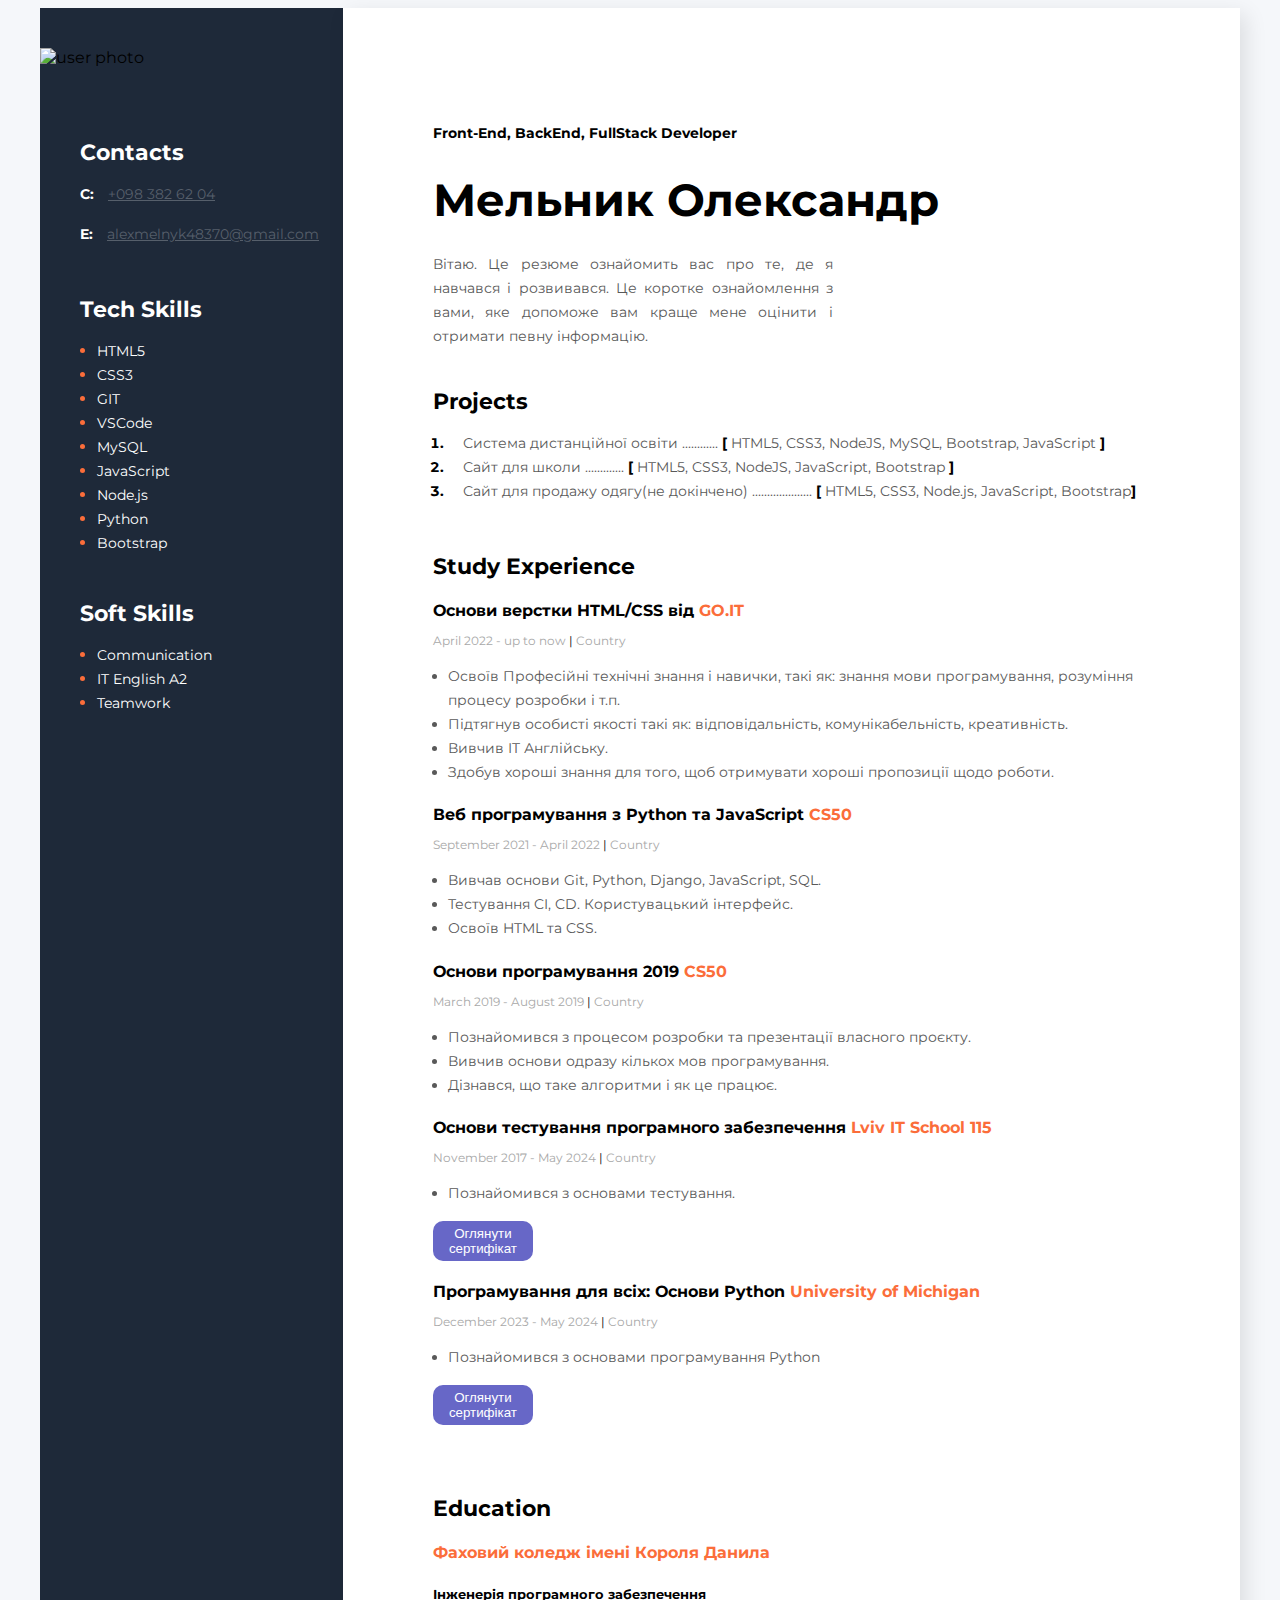
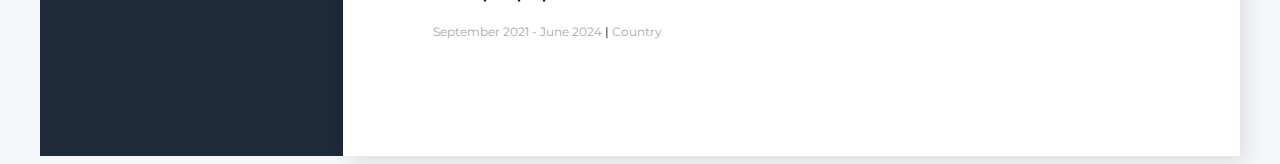
==== index.html @ 8d02c27a "I change button" ====
<!DOCTYPE html>
<html lang="en">
<head>
    <meta charset="UTF-8">
    <meta http-equiv="X-UA-Compatible" content="IE=edge">
    <meta name="viewport" content="width=device-width, initial-scale=1.0">
    <link rel="preconnect" href="https://fonts.googleapis.com">
    <link rel="preconnect" href="https://fonts.gstatic.com" crossorigin>
    <link href="https://fonts.googleapis.com/css2?family=Montserrat:wght@400;700&display=swap" rel="stylesheet">
    <link rel="stylesheet" href="styles/styles.css">
    <title>Resume</title>
</head>
<body>
    
    <!--MAIN-->
    <div class="main">
         <!-- Main content -->
       <div class="main-content">
           <!-- Abour user -->
           <div class="about">
            
            <h2 class="about-position">Front-End, BackEnd, FullStack Developer</h2>
            <h1 class="about-name">Мельник Олександр</h1>
            
            <p class="about-description">
                Вітаю. Це резюме ознайомить вас про те, де я навчався і розвивався. Це коротке ознайомлення з вами,
                яке допоможе вам краще мене оцінити і отримати певну інформацію.
            </p>
           </div>
           <!-- Projects -->
           <div class="projects">

            <h3 class="title">
                Projects
            </h3>

            <ol class="projects-list">
                <li class="projects-item">
                    <span class="project">
                        <a class="project-link">Система дистанційної освіти</a>
                    ............
                    <span class="project-bracket">[</span> HTML5, CSS3, NodeJS, MySQL, Bootstrap, JavaScript <span class="project-bracket">]</span> 
                   </span>
                    
                </li>
                <li class="projects-item">
                    <span class="project">
                        <a class="project-link">Сайт для школи</a>
                        .............
                        <span class="project-bracket">[</span> HTML5, CSS3, NodeJS, JavaScript, Bootstrap <span class="project-bracket">]</span>
                    </span>
                    
                </li>
                <li class="projects-item">
                    <span class="project">
                        <a class="project-link">Сайт для продажу одягу(не докінчено)</a>
                        ....................
                        <span class="project-bracket">[</span> HTML5, CSS3, Node.js, JavaScript, Bootstrap<span class="project-bracket">]</span>
                    </span>
                    
                </li>
            </ol>
        
        </div>
        <!-- Study -->
        <div class="study">
            <h3 class="title">Study Experience</h3>
            <!-- Company 1 -->
            <div>
                <h4 class="study-position">Основи верстки HTML/CSS від <span class="organization">GO.IT</span> </h4>
                <p class="period">April 2022 - up to now <span class="line">|</span>  Country</p>
                <ul class="study-list">
                    <li class="study-list-item">
                        Освоїв Професійні технічні знання і навички, такі як: знання мови програмування, розуміння процесу розробки і т.п.
                    </li>
                    <li class="study-list-item">
                        Підтягнув особисті якості такі як: відповідальність, комунікабельність, креативність.
                    </li>
                    <li class="study-list-item">
                        Вивчив IT Англійську.

                    </li>
                    <li class="study-list-item">
                        Здобув хороші знання для того, щоб отримувати хороші пропозиції щодо роботи.
                    </li>
                </ul>
            </div>
            <!-- Company 2 -->
            <div>
                <h4 class="study-position">Веб програмування з Python та JavaScript <span class="organization">CS50</span> </h4>
                <p class="period">September 2021 - April 2022 <span class="line">|</span>  Country</p>
                <ul class="study-list">
                    <li class="study-list-item">
                        Вивчав основи Git, Python, Django, JavaScript, SQL.
                    </li>
                    <li class="study-list-item">
                        Тестування CI, CD. Користувацький інтерфейс.
                    </li>
                    <li class="study-list-item">
                        Освоїв HTML та CSS.
                    </li>
                    
                </ul>
            </div>
            <!-- Company 3 -->
            <div>
                <h4 class="study-position">Основи програмування 2019 <span class="organization">CS50</span> </h4>
                <p class="period">March 2019 - August 2019 <span class="line">|</span> Country</p>
                <ul class="study-list">
                    <li class="study-list-item">
                        Познайомився з процесом розробки та презентації власного проєкту.
                    </li>
                    <li class="study-list-item">
                        Вивчив основи одразу кількох мов програмування.
                    </li>
                    <li class="study-list-item">
                        Дізнався, що таке алгоритми і як це працює.
                    </li>
                
                </ul>
            </div>
            <!-- Company 4 -->
            <div>
                <h4 class="study-position">Основи тестування програмного забезпечення <span class="organization">Lviv IT School 115</span> </h4>
                <p class="period">November 2017 - May 2024 <span class="line">|</span> Country</p>
                <ul class="study-list">
                    <li class="study-list-item">
                        Познайомився з основами тестування.
                    </li>
                </ul>
                <div>
                    <button class="text-button" onclick="location.href='certificate-1.html'">Оглянути сертифікат</button>
                </div>
            </div>
            <!-- Company 5 -->
            <div class="company3">
                <h4 class="study-position">Програмування для всіх: Основи Python <span class="organization">University of Michigan</span> </h4>
                <p class="period">December 2023 - May 2024 <span class="line">|</span> Country</p>
                <ul class="study-list">
                    <li class="study-list-item">
                        Познайомився з основами програмування Python
                    </li>
                </ul>
                <div>
                    <button class="text-button" onclick="location.href='certificate-2.html'"> Оглянути сертифікат</button>
                </div>
            </div>
        </div>
        <!-- Education -->
        <div class="education">
            <h3 class="title">Education</h3>
            <h4> <span class="colege">Фаховий коледж імені Короля Данила</span></h4>
            <h5>Інженерія програмного забезпечення</h5>
            <p class="time">September 2021 - June 2024 <span class="line">|</span> Country</p>
        </div>
       </div>
        <!-- Sidebar -->
        <aside class="sidebar">
            <img src="img/photo.JPG" alt="user photo" class="photo" >
            <!-- Contacts -->
            <div class="contacts">
                <h3 class="sidebar-title">Contacts</h3>
                <div>
                    <p>
                        <span class="contact-type">C:</span>
                        <a href="tel:+11111111111" class="contact-link">+098 382 62 04</a> 
                    </p>
                    
                    <p>
                        <span class="contact-type">E:</span>
                        <a href="mailto:alexmelnyk48370@gmail.com" class="contact-link">alexmelnyk48370@gmail.com</a> 
                    </p>
                    
                </div>
            </div>
            <!-- Tech skills -->
            <div class="tech-skills">
                <h3 class="sidebar-title">Tech Skills</h3>
                <ul class="tech-skills-list">
                    <li class="tech-skills-item"><span class="tech-skills-text">HTML5</span></li>
                    <li class="tech-skills-item"><span class="tech-skills-text">CSS3</span></li>
                    <li class="tech-skills-item"><span class="tech-skills-text">GIT</span></li>
                    <li class="tech-skills-item"><span class="tech-skills-text">VSCode</span></li>
                    <li class="tech-skills-item"><span class="tech-skills-text">MySQL</span></li>
                    <li class="tech-skills-item"><span class="tech-skills-text">JavaScript</span></li>
                    <li class="tech-skills-item"><span class="tech-skills-text">Node.js</span></li>
                    <li class="tech-skills-item"><span class="tech-skills-text">Python</span></li>
                    <li class="tech-skills-item"><span class="tech-skills-text">Bootstrap</span></li>
                </ul>
            </div>
            <!-- Soft Skills -->
            <div class="soft-skills">
                <h3 class="sidebar-title">Soft Skills</h3>
                <ul class="soft-skills-list">
                    <li class="soft-skills-item"><span class="soft-skills-text">Communication</span></li>
                    <li class="soft-skills-item"><span class="soft-skills-text">IT English A2</span></li>
                    <li class="soft-skills-item"><span class="soft-skills-text">Teamwork</span></li>
                </ul>
            </div>
        </aside>


    </div>
    
</body>
</html>
---- styles/styles.css ----
body {
    font-family: 'Montserrat',
    sans-serif;
    background-color: #F5F7FA;
}

/* main styles */

.main {
    display: flex;
    flex-direction: row-reverse;
    width: 1200px;
    margin: 0 auto;
}

/* main content */

.main-content {
    background-color: #FFFFFF;
    box-shadow: 6px 6px 20px rgba(0, 0, 0, 0.1);
    padding: 105px 90px;
}

/* about styles */

.about {
    margin-bottom: 40px;
    
}

.about-position {
    font-style: normal;
    font-weight: 700;
    font-size: 14px;
    line-height: 17px;
    color: #000000;;
    margin-bottom: 20px;
}

.about-name {
    font-style: normal;
    font-weight: 700;
    font-size: 45px;
    line-height: 55px;
    color: #000000;
    margin-bottom: 25px;
}

.about-description {
    font-style: normal;
    font-weight: 400;
    font-size: 14px;
    line-height: 24px;

    color: #595959;
    width: 400px;
    text-align: justify;
}

/* projects styles */

.projects {
    margin-bottom: 50px;

     
}




.title {
    font-style: normal;
    font-weight: 700;
    font-size: 22px;
    line-height: 27px;
    margin-bottom: 10px;
    color: #000000;
}

.projects-list {
    padding: 0px;
    margin-left: 15px;
}

.projects-item {
    font-style: normal;
    font-weight: 700;
    font-size: 14px;
    line-height: 24px;
    color: #000000;
}

.project,
.project-link {
    font-style: normal;
    font-weight: 400;
    font-size: 14px;
    line-height: 24px;
    color: #595959;
}

.project-link {
    margin-left: 15px;
}

.project-bracket {
    font-style: normal;
    font-weight: 700;
    font-size: 14px;
    line-height: 24px;
    
    
    
    color: #000000;
}

/* study styles */

div button {
    width: 100px;
    height: 40px;
    background-color: rgb(103, 103, 199);
    border: none;
    border-radius: 10px;
    cursor: pointer;
}

.text-button {
    color: white;
    text-decoration: none;
}

.study-position {
    font-style: normal;
    font-weight: 700;
    font-size: 16px;
    line-height: 20px;
    color: #000000;
    margin-bottom: 10px;
}

.organization {
    font-style: normal;
    font-weight: 700;
    font-size: 16px;
    line-height: 20px;
    color: #FB6D3A;
}

.period {
    font-style: normal;
    font-weight: 400;
    font-size: 12px;
    line-height: 15px;
    color: #A8A8A8;
    margin-bottom: 10px;
}

.line {
    font-style: normal;
    font-weight: 400;
    font-size: 12px;
    line-height: 15px;
    color: #000000;
}

.study-list {
    padding: 0px;
    margin-left: 15px;
}

.study-list-item {
    font-style: normal;
    font-weight: 400;
    font-size: 14px;
    line-height: 24px;
    color: #595959;
}

.company3 {
    margin-bottom: 70px;
}

.colege {
    font-style: normal;
    font-weight: 700;
    font-size: 16px;
    line-height: 20px;
    color: #FB6D3A;
    
}

.time {
    font-style: normal;
    font-weight: 400;
    font-size: 12px;
    line-height: 15px;
    color: #A8A8A8;
    
}

/* education styles */

.education {
    margin-bottom: 10px;
}

/* sidebar styles */

.sidebar {
    background-color: #1E2939;
    padding-top: 40px;
    width: 370px;
}

/* photo style */

.photo {
    width: 370px;
    margin-bottom: 50px;
}

.contacts,
.tech-skills,
.soft-skills  {
    margin-left: 40px;
}

.contacts {
    margin-bottom: 50px;
}

.tech-skills {
    margin-bottom: 45px;
}

.sidebar-title {
    color: #FFFFFF;
    font-style: normal;
    font-weight: bold;
    font-size: 22px;
    line-height: 27px;
    margin-bottom: 10px;
}

.contact-type {
    font-style: normal;
    font-weight: bold;
    font-size: 14px;
    line-height: 24px;
    color: #FFFFFF;
    margin-right: 10px;
}

.contact-link {
    font-style: normal;
    font-weight: normal;
    font-size: 14px;
    line-height: 24px;
    color: #565F6B;
}

.tech-skills-list {
    color: #FFFFFF;
    padding: 0;
    margin-left: 17px;
}

.tech-skills-item {
    color: #FB6D3A;
}

.tech-skills-text {
    color: #FFFFFF;
    font-style: normal;
    font-weight: 400;
    font-size: 14px;
    line-height: 24px;
}

.soft-skills-list {
    color: #FFFFFF;
    padding: 0;
    margin-left: 17px;
}

.soft-skills-item {
    color: #FB6D3A;
}

.soft-skills-text {
    color: #FFFFFF;
    font-style: normal;
    font-weight: 400;
    font-size: 14px;
    line-height: 24px;
}
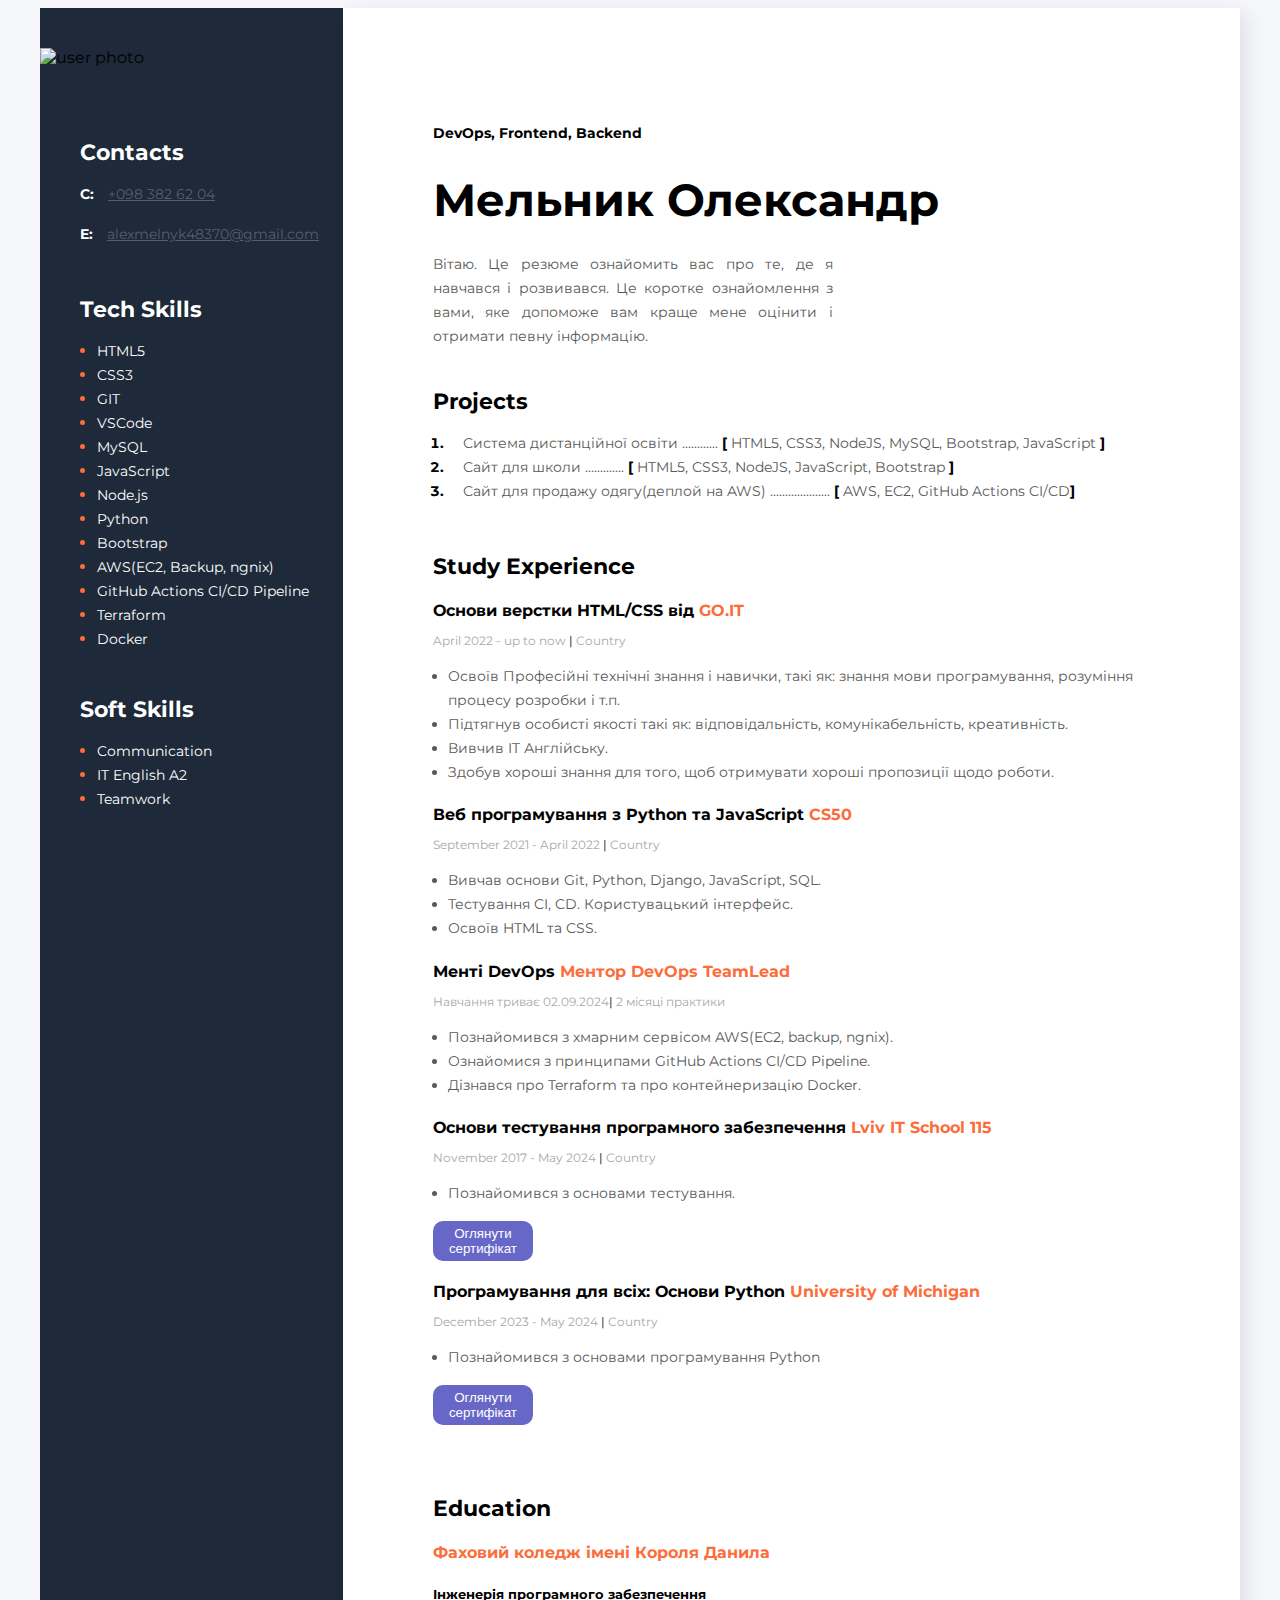
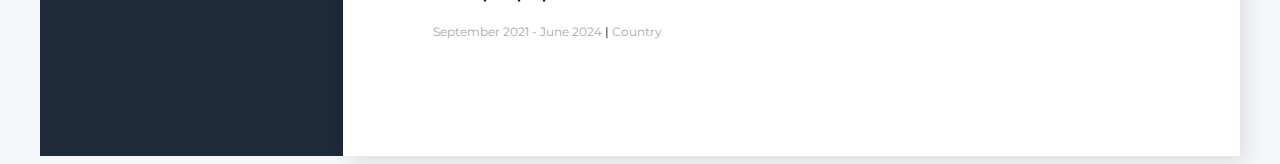
==== commit fa7bfd11: "Change index" ====
--- a/index.html
+++ b/index.html
@@ -19,7 +19,7 @@
            <!-- Abour user -->
            <div class="about">
             
-            <h2 class="about-position">Front-End, BackEnd, FullStack Developer</h2>
+            <h2 class="about-position">DevOps, Frontend, Backend</h2>
             <h1 class="about-name">Мельник Олександр</h1>
             
             <p class="about-description">
@@ -53,9 +53,9 @@
                 </li>
                 <li class="projects-item">
                     <span class="project">
-                        <a class="project-link">Сайт для продажу одягу(не докінчено)</a>
+                        <a class="project-link">Сайт для продажу одягу(деплой на AWS)</a>
                         ....................
-                        <span class="project-bracket">[</span> HTML5, CSS3, Node.js, JavaScript, Bootstrap<span class="project-bracket">]</span>
+                        <span class="project-bracket">[</span> AWS, EC2, GitHub Actions CI/CD<span class="project-bracket">]</span>
                     </span>
                     
                 </li>
@@ -104,17 +104,17 @@
             </div>
             <!-- Company 3 -->
             <div>
-                <h4 class="study-position">Основи програмування 2019 <span class="organization">CS50</span> </h4>
-                <p class="period">March 2019 - August 2019 <span class="line">|</span> Country</p>
-                <ul class="study-list">
-                    <li class="study-list-item">
-                        Познайомився з процесом розробки та презентації власного проєкту.
-                    </li>
-                    <li class="study-list-item">
-                        Вивчив основи одразу кількох мов програмування.
-                    </li>
-                    <li class="study-list-item">
-                        Дізнався, що таке алгоритми і як це працює.
+                <h4 class="study-position">Менті DevOps <span class="organization">Ментор DevOps TeamLead</span> </h4>
+                <p class="period">Навчання триває 02.09.2024<span class="line">|</span> 2 місяці практики</p>
+                <ul class="study-list">
+                    <li class="study-list-item">
+                        Познайомився з хмарним сервісом AWS(EC2, backup, ngnix).
+                    </li>
+                    <li class="study-list-item">
+                        Ознайомися з принципами GitHub Actions CI/CD Pipeline.
+                    </li>
+                    <li class="study-list-item">
+                        Дізнався про Terraform та про контейнеризацію Docker.
                     </li>
                 
                 </ul>
@@ -129,7 +129,7 @@
                     </li>
                 </ul>
                 <div>
-                    <button class="text-button" onclick="location.href='certificate-1.html'">Оглянути сертифікат</button>
+                    <button><a href="/certificate-1.html" class="text-button">Оглянути сертифікат</a></button>
                 </div>
             </div>
             <!-- Company 5 -->
@@ -142,7 +142,7 @@
                     </li>
                 </ul>
                 <div>
-                    <button class="text-button" onclick="location.href='certificate-2.html'"> Оглянути сертифікат</button>
+                    <button><a href="/certificate-2.html" class="text-button">Оглянути сертифікат</a></button>
                 </div>
             </div>
         </div>
@@ -186,6 +186,10 @@
                     <li class="tech-skills-item"><span class="tech-skills-text">Node.js</span></li>
                     <li class="tech-skills-item"><span class="tech-skills-text">Python</span></li>
                     <li class="tech-skills-item"><span class="tech-skills-text">Bootstrap</span></li>
+                    <li class="tech-skills-item"><span class="tech-skills-text">AWS(EC2, Backup, ngnix)</span></li>
+                    <li class="tech-skills-item"><span class="tech-skills-text">GitHub Actions CI/CD Pipeline</span></li>
+                    <li class="tech-skills-item"><span class="tech-skills-text">Terraform</span></li>
+                    <li class="tech-skills-item"><span class="tech-skills-text">Docker</span></li>
                 </ul>
             </div>
             <!-- Soft Skills -->
--- a/styles/styles.css
+++ b/styles/styles.css
@@ -122,10 +122,9 @@
     background-color: rgb(103, 103, 199);
     border: none;
     border-radius: 10px;
-    cursor: pointer;
-}
-
-.text-button {
+}
+
+button .text-button {
     color: white;
     text-decoration: none;
 }
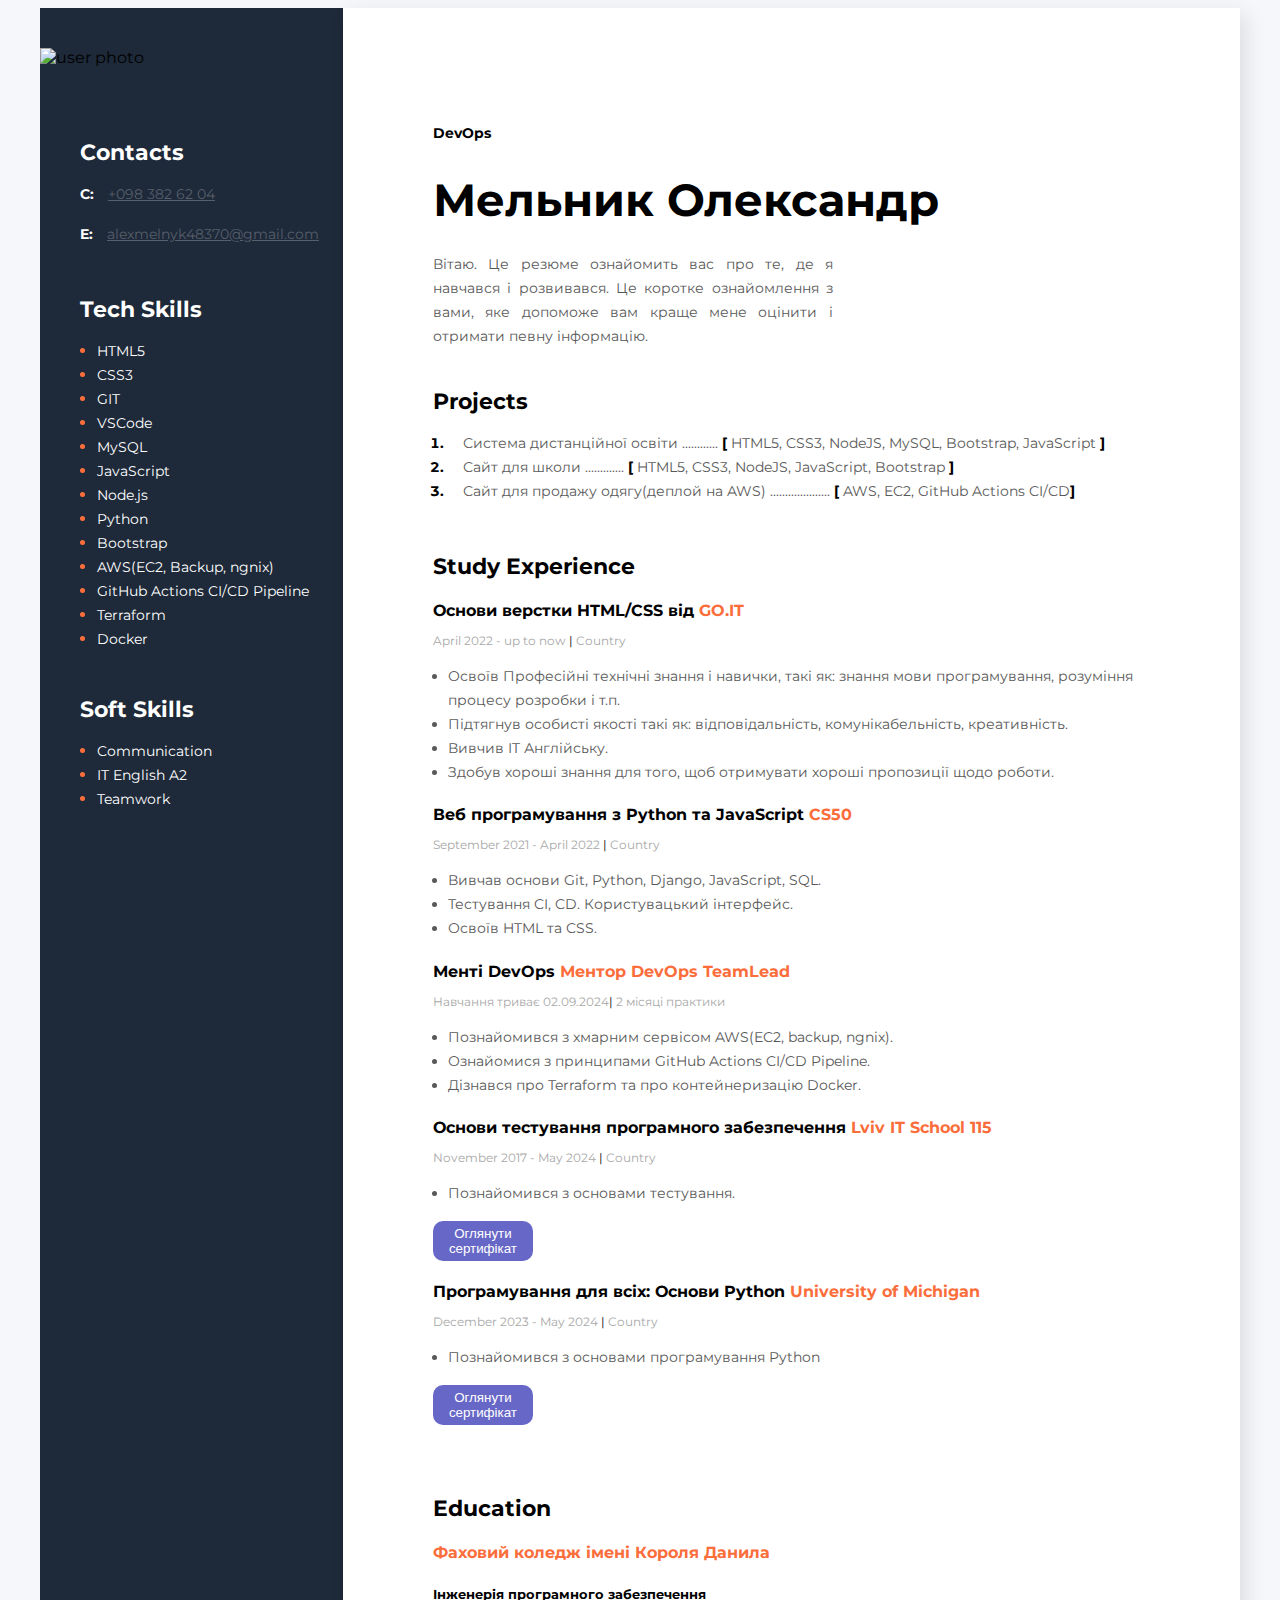
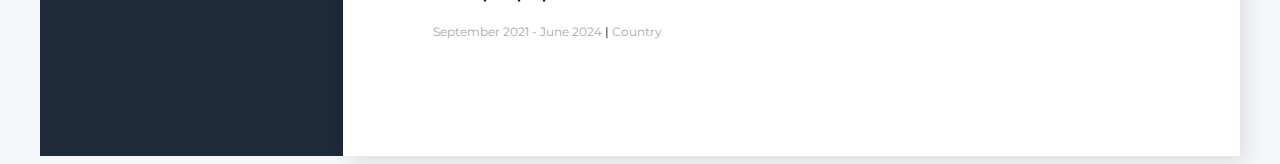
==== commit 297c44e5: "chane index" ====
--- a/index.html
+++ b/index.html
@@ -19,7 +19,7 @@
            <!-- Abour user -->
            <div class="about">
             
-            <h2 class="about-position">DevOps, Frontend, Backend</h2>
+            <h2 class="about-position">DevOps</h2>
             <h1 class="about-name">Мельник Олександр</h1>
             
             <p class="about-description">
@@ -129,7 +129,7 @@
                     </li>
                 </ul>
                 <div>
-                    <button><a href="/certificate-1.html" class="text-button">Оглянути сертифікат</a></button>
+                    <button><a href="certificate-1.html" class="text-button">Оглянути сертифікат</a></button>
                 </div>
             </div>
             <!-- Company 5 -->
@@ -142,7 +142,7 @@
                     </li>
                 </ul>
                 <div>
-                    <button><a href="/certificate-2.html" class="text-button">Оглянути сертифікат</a></button>
+                    <button><a href="certificate-2.html" class="text-button">Оглянути сертифікат</a></button>
                 </div>
             </div>
         </div>
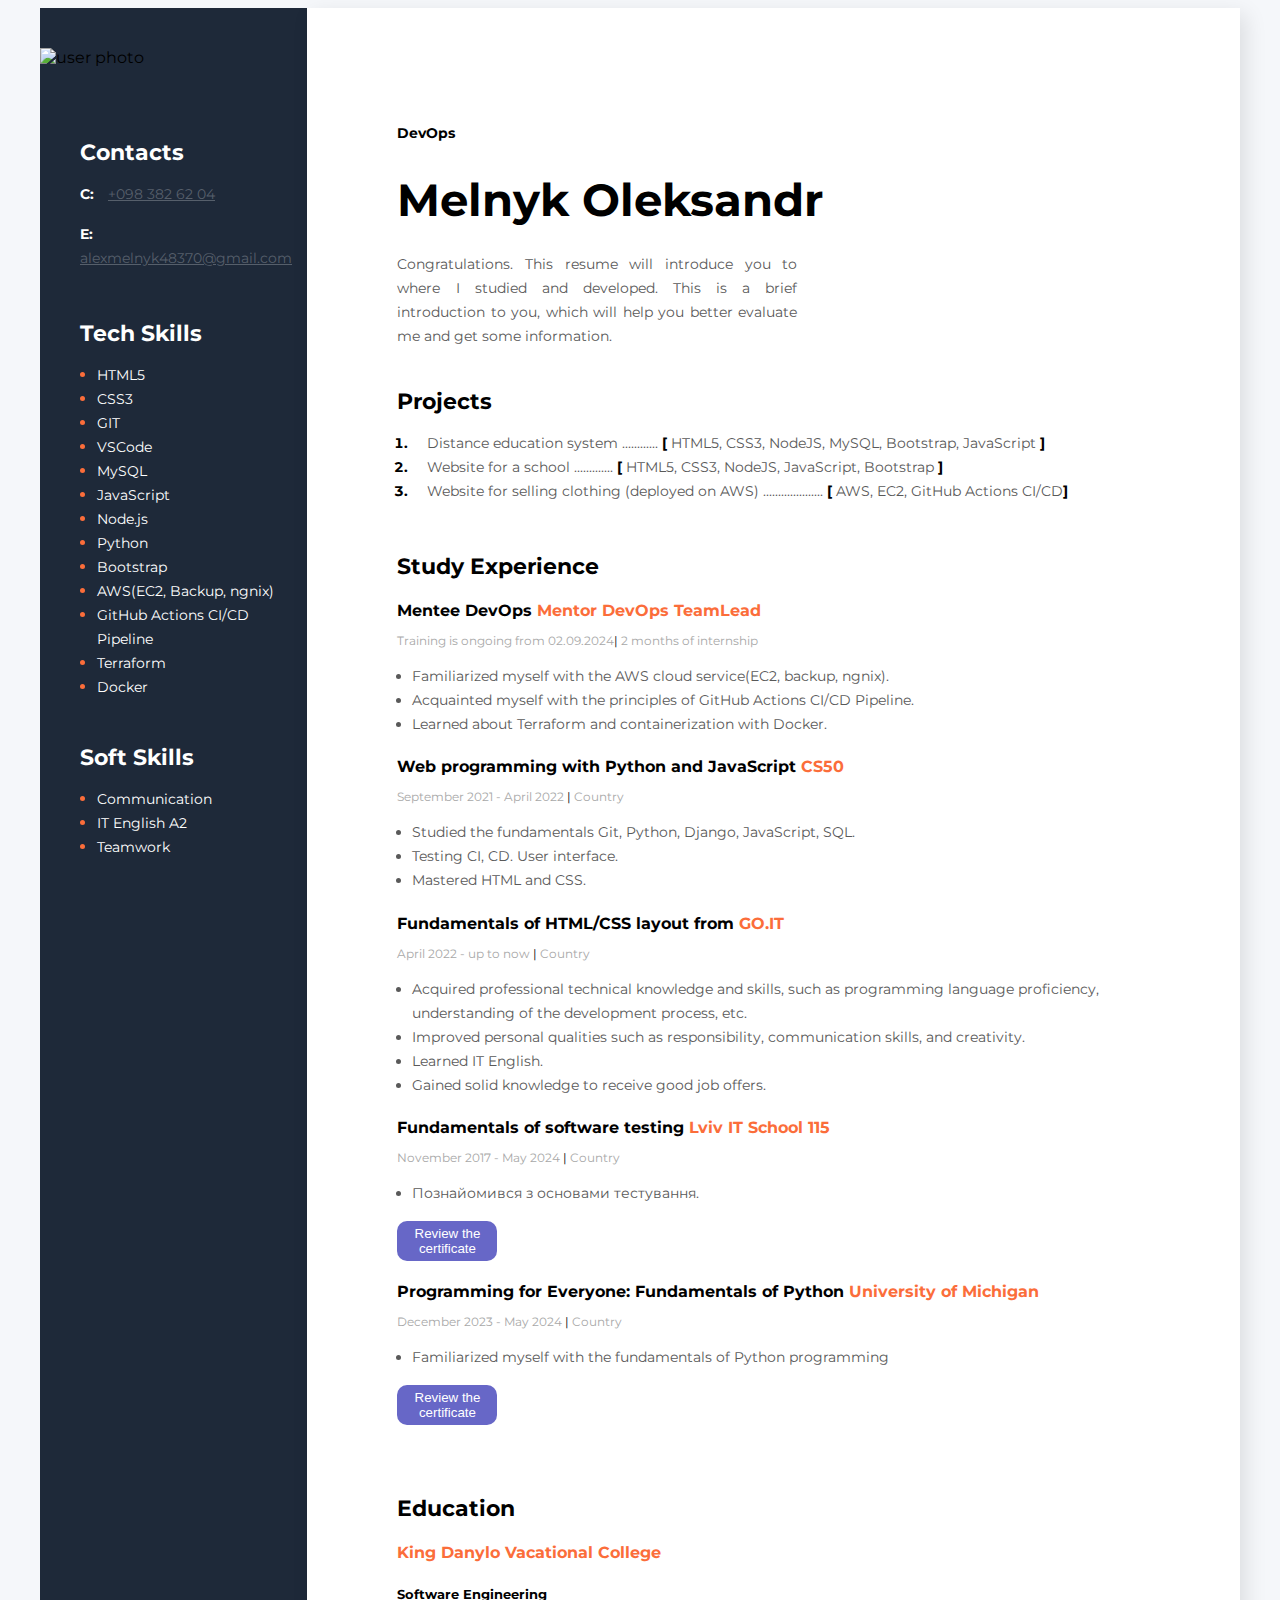
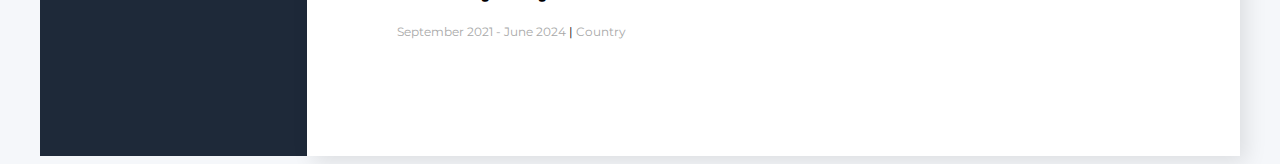
==== commit 637a04e3: "Change language" ====
--- a/index.html
+++ b/index.html
@@ -20,11 +20,11 @@
            <div class="about">
             
             <h2 class="about-position">DevOps</h2>
-            <h1 class="about-name">Мельник Олександр</h1>
+            <h1 class="about-name">Melnyk Oleksandr</h1>
             
             <p class="about-description">
-                Вітаю. Це резюме ознайомить вас про те, де я навчався і розвивався. Це коротке ознайомлення з вами,
-                яке допоможе вам краще мене оцінити і отримати певну інформацію.
+                Congratulations. This resume will introduce you to where I studied and developed. This is a brief introduction to you,
+                which will help you better evaluate me and get some information.
             </p>
            </div>
            <!-- Projects -->
@@ -37,7 +37,7 @@
             <ol class="projects-list">
                 <li class="projects-item">
                     <span class="project">
-                        <a class="project-link">Система дистанційної освіти</a>
+                        <a class="project-link">Distance education system</a>
                     ............
                     <span class="project-bracket">[</span> HTML5, CSS3, NodeJS, MySQL, Bootstrap, JavaScript <span class="project-bracket">]</span> 
                    </span>
@@ -45,7 +45,7 @@
                 </li>
                 <li class="projects-item">
                     <span class="project">
-                        <a class="project-link">Сайт для школи</a>
+                        <a class="project-link">Website for a school</a>
                         .............
                         <span class="project-bracket">[</span> HTML5, CSS3, NodeJS, JavaScript, Bootstrap <span class="project-bracket">]</span>
                     </span>
@@ -53,7 +53,7 @@
                 </li>
                 <li class="projects-item">
                     <span class="project">
-                        <a class="project-link">Сайт для продажу одягу(деплой на AWS)</a>
+                        <a class="project-link">Website for selling clothing (deployed on AWS)</a>
                         ....................
                         <span class="project-bracket">[</span> AWS, EC2, GitHub Actions CI/CD<span class="project-bracket">]</span>
                     </span>
@@ -67,61 +67,61 @@
             <h3 class="title">Study Experience</h3>
             <!-- Company 1 -->
             <div>
-                <h4 class="study-position">Основи верстки HTML/CSS від <span class="organization">GO.IT</span> </h4>
+                <h4 class="study-position">Mentee DevOps <span class="organization">Mentor DevOps TeamLead</span> </h4>
+                <p class="period">Training is ongoing from 02.09.2024<span class="line">|</span> 2 months of internship</p>
+                <ul class="study-list">
+                    <li class="study-list-item">
+                        Familiarized myself with the AWS cloud service(EC2, backup, ngnix).
+                    </li>
+                    <li class="study-list-item">
+                        Acquainted myself with the principles of GitHub Actions CI/CD Pipeline.
+                    </li>
+                    <li class="study-list-item">
+                        Learned about Terraform and containerization with Docker.
+                    </li>
+                
+                </ul>
+            </div>
+            <!-- Company 2 -->
+            <div>
+                <h4 class="study-position">Web programming with Python and JavaScript <span class="organization">CS50</span> </h4>
+                <p class="period">September 2021 - April 2022 <span class="line">|</span>  Country</p>
+                <ul class="study-list">
+                    <li class="study-list-item">
+                        Studied the fundamentals Git, Python, Django, JavaScript, SQL.
+                    </li>
+                    <li class="study-list-item">
+                        Testing CI, CD. User interface.
+                    </li>
+                    <li class="study-list-item">
+                        Mastered HTML and CSS.
+                    </li>
+                    
+                </ul>
+            </div>
+            <!-- Company 3 -->
+            <div>
+                <h4 class="study-position">Fundamentals of HTML/CSS layout from <span class="organization">GO.IT</span> </h4>
                 <p class="period">April 2022 - up to now <span class="line">|</span>  Country</p>
                 <ul class="study-list">
                     <li class="study-list-item">
-                        Освоїв Професійні технічні знання і навички, такі як: знання мови програмування, розуміння процесу розробки і т.п.
-                    </li>
-                    <li class="study-list-item">
-                        Підтягнув особисті якості такі як: відповідальність, комунікабельність, креативність.
-                    </li>
-                    <li class="study-list-item">
-                        Вивчив IT Англійську.
-
-                    </li>
-                    <li class="study-list-item">
-                        Здобув хороші знання для того, щоб отримувати хороші пропозиції щодо роботи.
-                    </li>
-                </ul>
-            </div>
-            <!-- Company 2 -->
-            <div>
-                <h4 class="study-position">Веб програмування з Python та JavaScript <span class="organization">CS50</span> </h4>
-                <p class="period">September 2021 - April 2022 <span class="line">|</span>  Country</p>
-                <ul class="study-list">
-                    <li class="study-list-item">
-                        Вивчав основи Git, Python, Django, JavaScript, SQL.
-                    </li>
-                    <li class="study-list-item">
-                        Тестування CI, CD. Користувацький інтерфейс.
-                    </li>
-                    <li class="study-list-item">
-                        Освоїв HTML та CSS.
-                    </li>
-                    
-                </ul>
-            </div>
-            <!-- Company 3 -->
-            <div>
-                <h4 class="study-position">Менті DevOps <span class="organization">Ментор DevOps TeamLead</span> </h4>
-                <p class="period">Навчання триває 02.09.2024<span class="line">|</span> 2 місяці практики</p>
-                <ul class="study-list">
-                    <li class="study-list-item">
-                        Познайомився з хмарним сервісом AWS(EC2, backup, ngnix).
-                    </li>
-                    <li class="study-list-item">
-                        Ознайомися з принципами GitHub Actions CI/CD Pipeline.
-                    </li>
-                    <li class="study-list-item">
-                        Дізнався про Terraform та про контейнеризацію Docker.
-                    </li>
-                
+                        Acquired professional technical knowledge and skills, such as programming language proficiency, understanding of the development process, etc.
+                    </li>
+                    <li class="study-list-item">
+                        Improved personal qualities such as responsibility, communication skills, and creativity.
+                    </li>
+                    <li class="study-list-item">
+                        Learned IT English.
+
+                    </li>
+                    <li class="study-list-item">
+                        Gained solid knowledge to receive good job offers.
+                    </li>
                 </ul>
             </div>
             <!-- Company 4 -->
             <div>
-                <h4 class="study-position">Основи тестування програмного забезпечення <span class="organization">Lviv IT School 115</span> </h4>
+                <h4 class="study-position">Fundamentals of software testing <span class="organization">Lviv IT School 115</span> </h4>
                 <p class="period">November 2017 - May 2024 <span class="line">|</span> Country</p>
                 <ul class="study-list">
                     <li class="study-list-item">
@@ -129,28 +129,28 @@
                     </li>
                 </ul>
                 <div>
-                    <button><a href="certificate-1.html" class="text-button">Оглянути сертифікат</a></button>
+                    <button><a href="certificate-1.html" class="text-button">Review the certificate</a></button>
                 </div>
             </div>
             <!-- Company 5 -->
             <div class="company3">
-                <h4 class="study-position">Програмування для всіх: Основи Python <span class="organization">University of Michigan</span> </h4>
+                <h4 class="study-position">Programming for Everyone: Fundamentals of Python <span class="organization">University of Michigan</span> </h4>
                 <p class="period">December 2023 - May 2024 <span class="line">|</span> Country</p>
                 <ul class="study-list">
                     <li class="study-list-item">
-                        Познайомився з основами програмування Python
+                        Familiarized myself with the fundamentals of Python programming
                     </li>
                 </ul>
                 <div>
-                    <button><a href="certificate-2.html" class="text-button">Оглянути сертифікат</a></button>
+                    <button><a href="certificate-2.html" class="text-button">Review the certificate</a></button>
                 </div>
             </div>
         </div>
         <!-- Education -->
         <div class="education">
             <h3 class="title">Education</h3>
-            <h4> <span class="colege">Фаховий коледж імені Короля Данила</span></h4>
-            <h5>Інженерія програмного забезпечення</h5>
+            <h4> <span class="colege">King Danylo Vacational College</span></h4>
+            <h5>Software Engineering</h5>
             <p class="time">September 2021 - June 2024 <span class="line">|</span> Country</p>
         </div>
        </div>
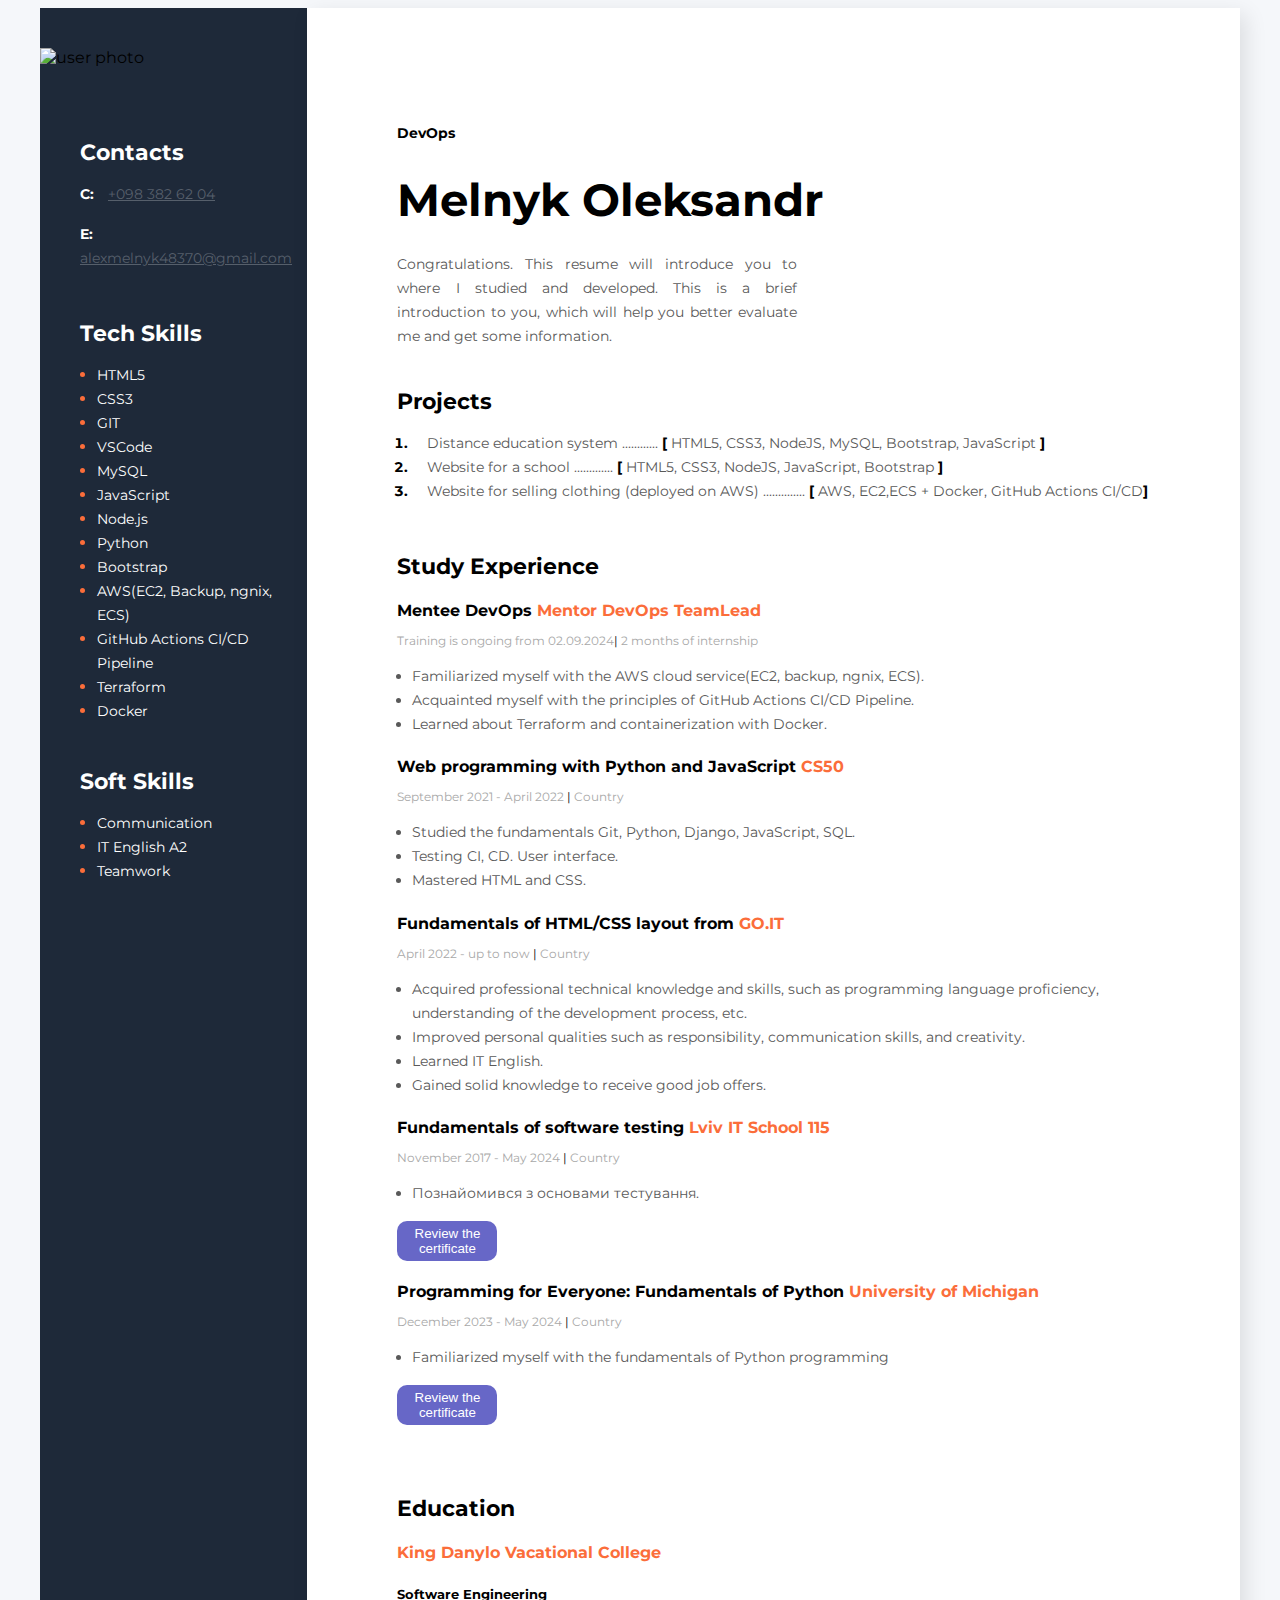
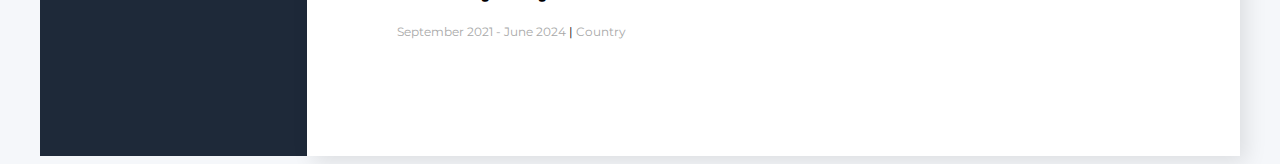
==== commit 0aba1e6a: "Change resume" ====
--- a/index.html
+++ b/index.html
@@ -54,8 +54,8 @@
                 <li class="projects-item">
                     <span class="project">
                         <a class="project-link">Website for selling clothing (deployed on AWS)</a>
-                        ....................
-                        <span class="project-bracket">[</span> AWS, EC2, GitHub Actions CI/CD<span class="project-bracket">]</span>
+                        ..............
+                        <span class="project-bracket">[</span> AWS, EC2,ECS + Docker, GitHub Actions CI/CD<span class="project-bracket">]</span>
                     </span>
                     
                 </li>
@@ -71,7 +71,7 @@
                 <p class="period">Training is ongoing from 02.09.2024<span class="line">|</span> 2 months of internship</p>
                 <ul class="study-list">
                     <li class="study-list-item">
-                        Familiarized myself with the AWS cloud service(EC2, backup, ngnix).
+                        Familiarized myself with the AWS cloud service(EC2, backup, ngnix, ECS).
                     </li>
                     <li class="study-list-item">
                         Acquainted myself with the principles of GitHub Actions CI/CD Pipeline.
@@ -186,7 +186,7 @@
                     <li class="tech-skills-item"><span class="tech-skills-text">Node.js</span></li>
                     <li class="tech-skills-item"><span class="tech-skills-text">Python</span></li>
                     <li class="tech-skills-item"><span class="tech-skills-text">Bootstrap</span></li>
-                    <li class="tech-skills-item"><span class="tech-skills-text">AWS(EC2, Backup, ngnix)</span></li>
+                    <li class="tech-skills-item"><span class="tech-skills-text">AWS(EC2, Backup, ngnix, ECS)</span></li>
                     <li class="tech-skills-item"><span class="tech-skills-text">GitHub Actions CI/CD Pipeline</span></li>
                     <li class="tech-skills-item"><span class="tech-skills-text">Terraform</span></li>
                     <li class="tech-skills-item"><span class="tech-skills-text">Docker</span></li>
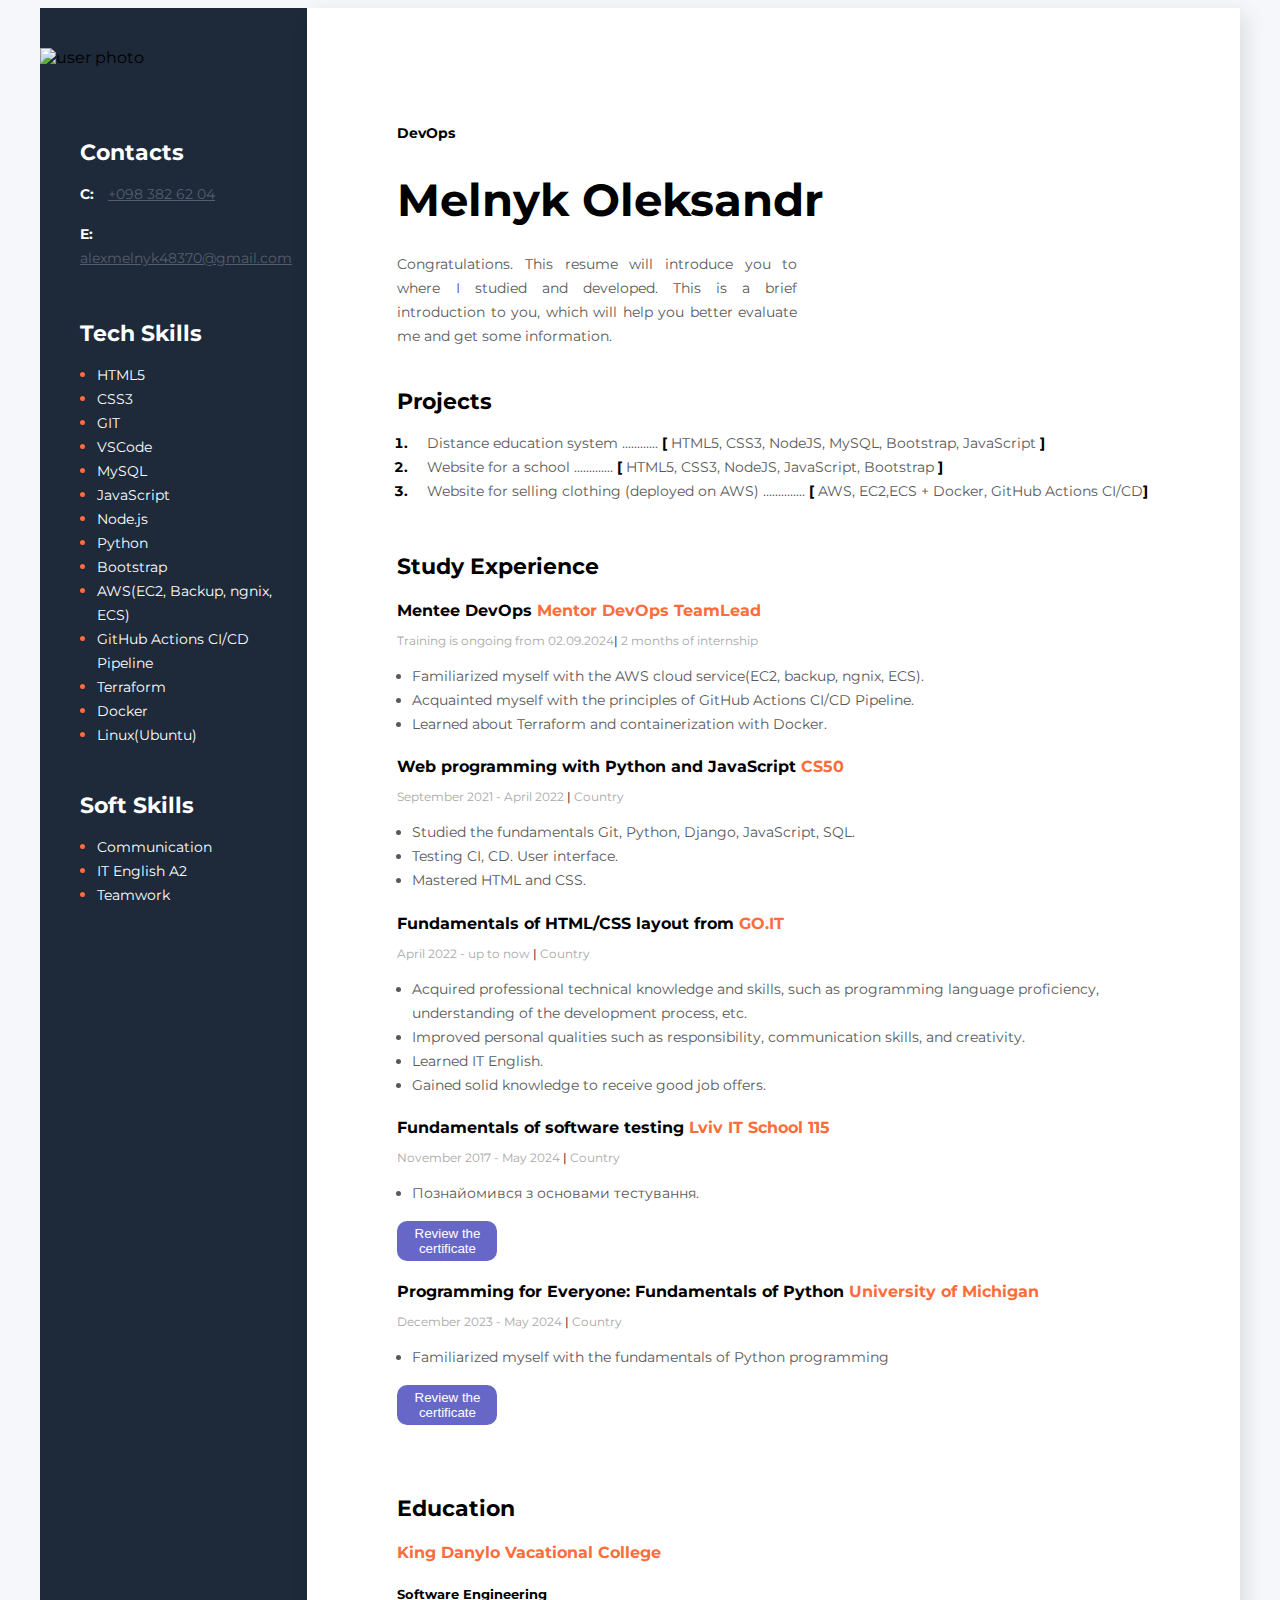
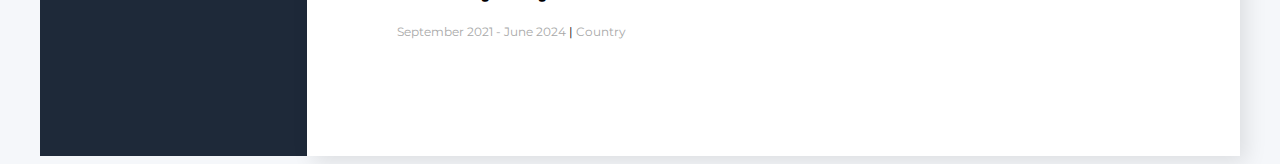
==== commit fd0a3c16: "change file resume" ====
--- a/index.html
+++ b/index.html
@@ -190,6 +190,7 @@
                     <li class="tech-skills-item"><span class="tech-skills-text">GitHub Actions CI/CD Pipeline</span></li>
                     <li class="tech-skills-item"><span class="tech-skills-text">Terraform</span></li>
                     <li class="tech-skills-item"><span class="tech-skills-text">Docker</span></li>
+                    <li class="tech-skills-item"><span class="tech-skills-text">Linux(Ubuntu)</span></li>
                 </ul>
             </div>
             <!-- Soft Skills -->
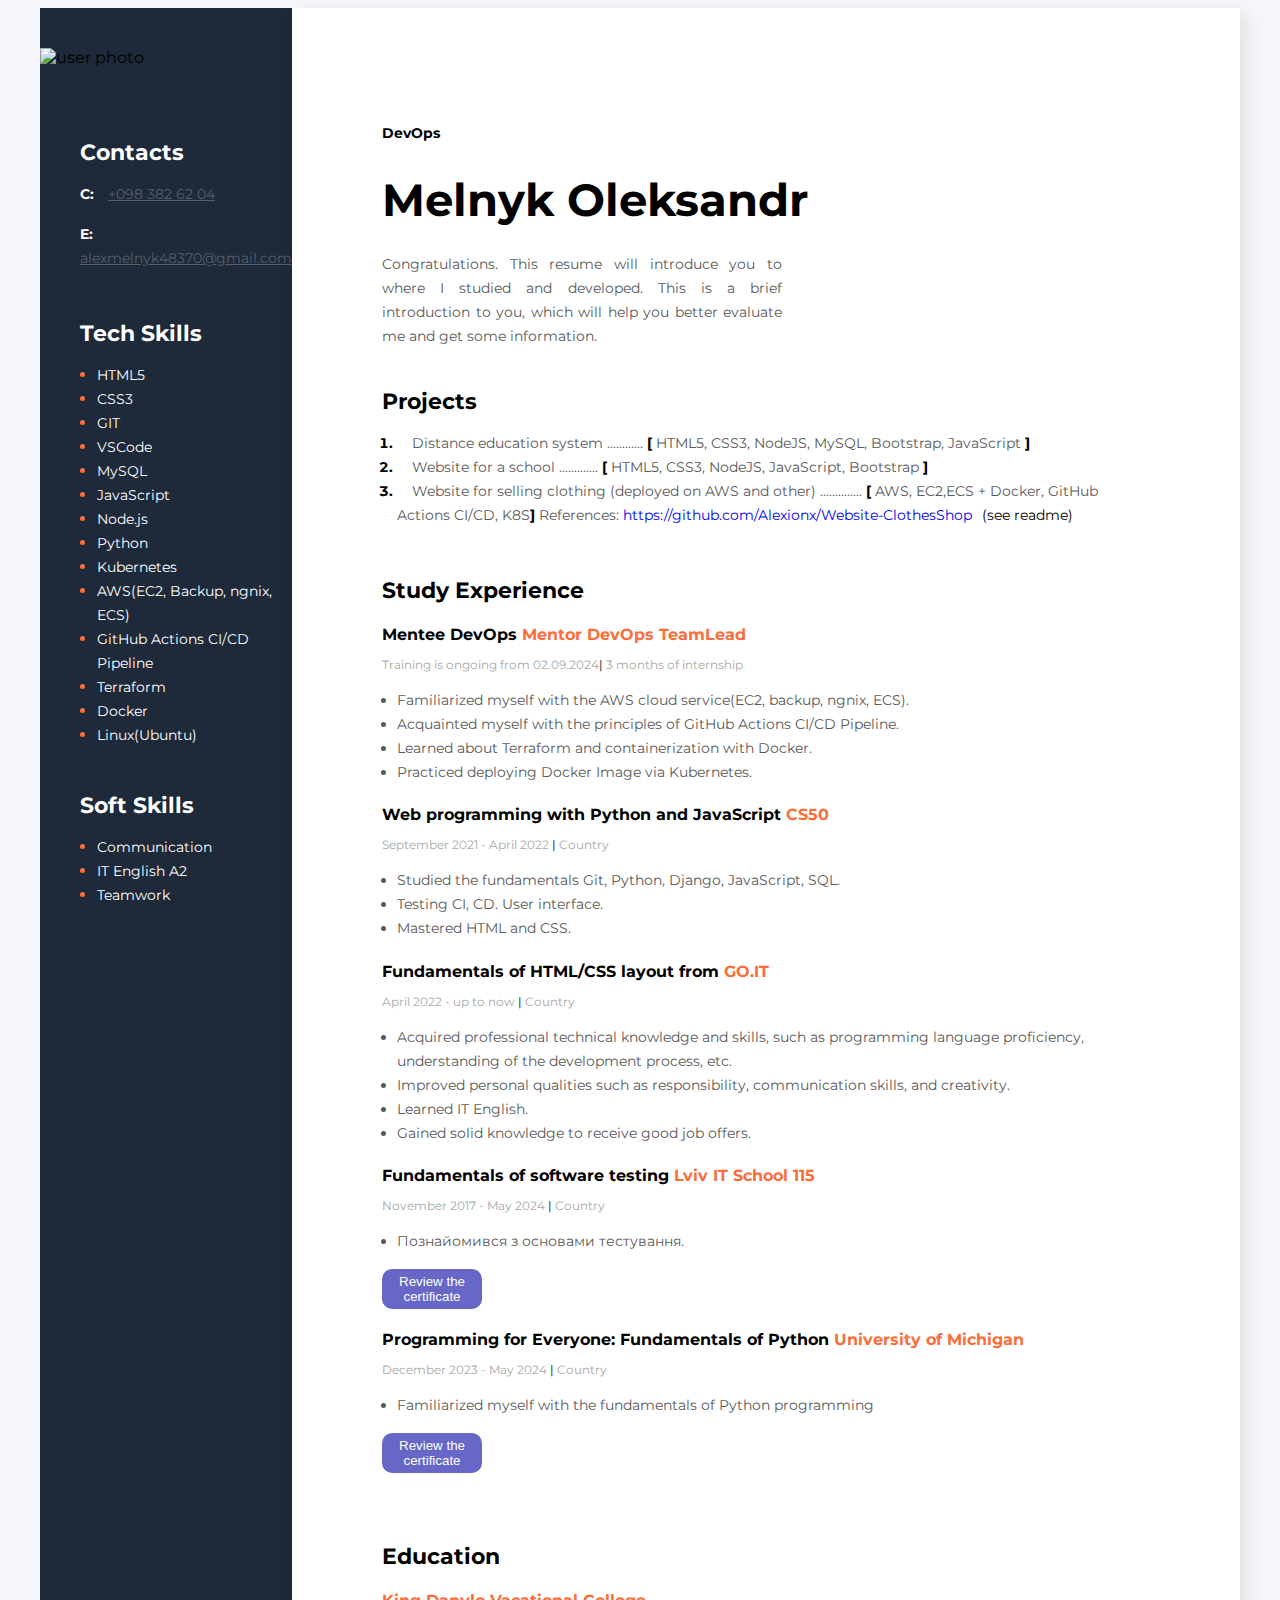
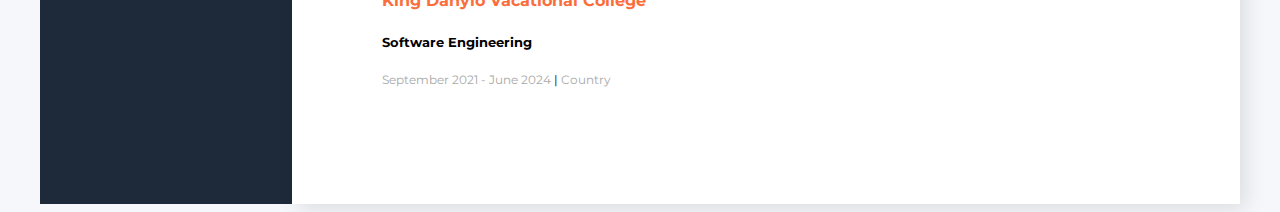
==== commit b555cb2c: "Change resume file" ====
--- a/index.html
+++ b/index.html
@@ -53,9 +53,10 @@
                 </li>
                 <li class="projects-item">
                     <span class="project">
-                        <a class="project-link">Website for selling clothing (deployed on AWS)</a>
+                        <a class="project-link">Website for selling clothing (deployed on AWS and other)</a>
                         ..............
-                        <span class="project-bracket">[</span> AWS, EC2,ECS + Docker, GitHub Actions CI/CD<span class="project-bracket">]</span>
+                        <span class="project-bracket">[</span> AWS, EC2,ECS + Docker, GitHub Actions CI/CD, K8S<span class="project-bracket">]</span>
+                        <span>References: <a style="text-decoration: none;" href="https://github.com/Alexionx/Website-ClothesShop">https://github.com/Alexionx/Website-ClothesShop</a></span><span style="margin-left: 10px; color: black;">(see readme)</span>
                     </span>
                     
                 </li>
@@ -68,7 +69,7 @@
             <!-- Company 1 -->
             <div>
                 <h4 class="study-position">Mentee DevOps <span class="organization">Mentor DevOps TeamLead</span> </h4>
-                <p class="period">Training is ongoing from 02.09.2024<span class="line">|</span> 2 months of internship</p>
+                <p class="period">Training is ongoing from 02.09.2024<span class="line">|</span> 3 months of internship</p>
                 <ul class="study-list">
                     <li class="study-list-item">
                         Familiarized myself with the AWS cloud service(EC2, backup, ngnix, ECS).
@@ -79,7 +80,9 @@
                     <li class="study-list-item">
                         Learned about Terraform and containerization with Docker.
                     </li>
-                
+                    <li class="study-list-item">
+                        Practiced deploying Docker Image via Kubernetes.
+                    </li>
                 </ul>
             </div>
             <!-- Company 2 -->
@@ -185,7 +188,7 @@
                     <li class="tech-skills-item"><span class="tech-skills-text">JavaScript</span></li>
                     <li class="tech-skills-item"><span class="tech-skills-text">Node.js</span></li>
                     <li class="tech-skills-item"><span class="tech-skills-text">Python</span></li>
-                    <li class="tech-skills-item"><span class="tech-skills-text">Bootstrap</span></li>
+                    <li class="tech-skills-item"><span class="tech-skills-text">Kubernetes</span></li>
                     <li class="tech-skills-item"><span class="tech-skills-text">AWS(EC2, Backup, ngnix, ECS)</span></li>
                     <li class="tech-skills-item"><span class="tech-skills-text">GitHub Actions CI/CD Pipeline</span></li>
                     <li class="tech-skills-item"><span class="tech-skills-text">Terraform</span></li>
